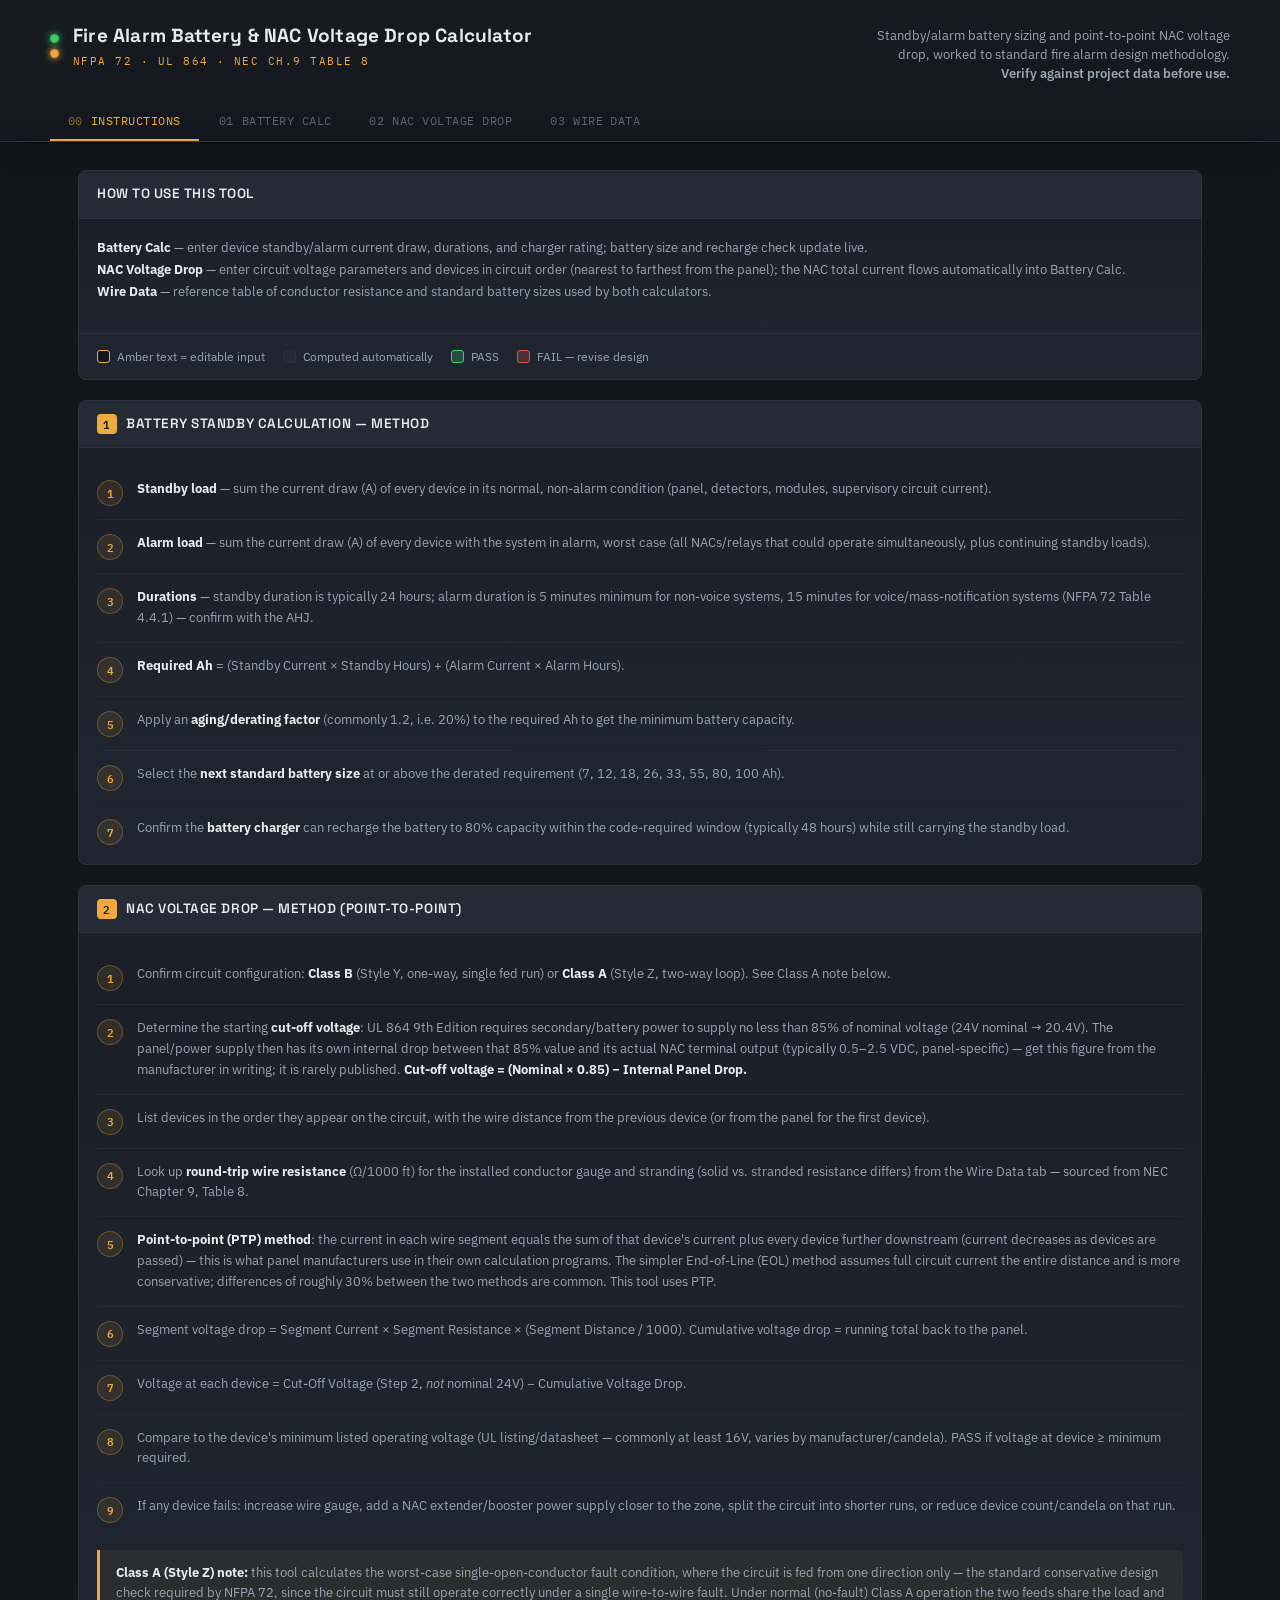
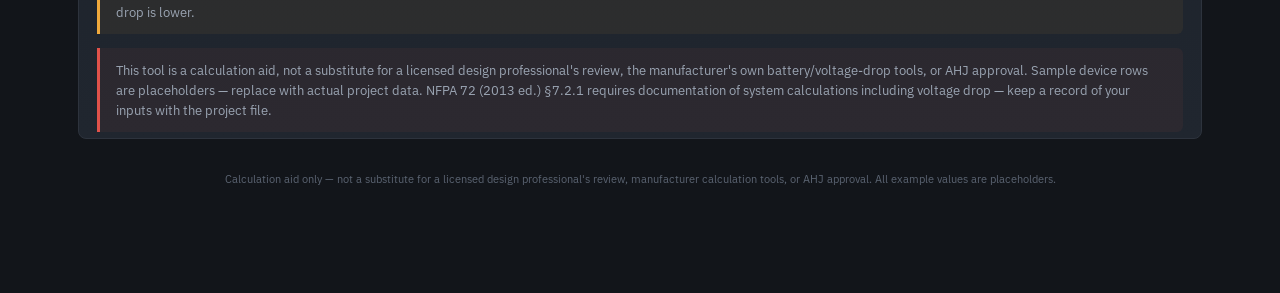
==== fire_alarm_battery_NAC_voltage_drop_.html @ 168afafc "V1" ====
<!DOCTYPE html>
<html lang="en">
<head>
<meta charset="UTF-8">
<meta name="viewport" content="width=device-width, initial-scale=1.0">
<title>Fire Alarm Battery &amp; NAC Voltage Drop Calculator</title>
<link rel="preconnect" href="https://fonts.googleapis.com">
<link rel="preconnect" href="https://fonts.gstatic.com" crossorigin>
<link href="https://fonts.googleapis.com/css2?family=Space+Grotesk:wght@500;600;700&family=IBM+Plex+Sans:wght@400;500;600;700&family=IBM+Plex+Mono:wght@400;500;600&display=swap" rel="stylesheet">
<style>
:root{
  --bg:#12151a;
  --panel:#1a1f27;
  --panel-alt:#20262f;
  --panel-raised:#242b35;
  --border:#2d333d;
  --border-soft:#242a33;
  --text:#e8eaed;
  --text-dim:#9aa4b2;
  --text-faint:#5b6472;
  --amber:#f0a93c;
  --amber-dim:#8a6a2e;
  --green:#3ecf6e;
  --red:#e0524a;
  --blue:#5b9bd9;
  --mono:'IBM Plex Mono', ui-monospace, monospace;
  --sans:'IBM Plex Sans', system-ui, sans-serif;
  --display:'Space Grotesk', var(--sans);
  --radius:8px;
}
*{box-sizing:border-box;}
html,body{margin:0;padding:0;}
body{
  background:
    radial-gradient(ellipse 1200px 600px at 50% -10%, #1c2129 0%, var(--bg) 55%);
  color:var(--text);
  font-family:var(--sans);
  font-size:14px;
  line-height:1.5;
  -webkit-font-smoothing:antialiased;
  min-height:100vh;
  padding-bottom:80px;
}
a{color:var(--amber);}

/* ---------------- topbar ---------------- */
.topbar{
  border-bottom:1px solid var(--border);
  background:linear-gradient(180deg, #171b21 0%, #14171d 100%);
  padding:22px 28px 0 28px;
  position:sticky; top:0; z-index:50;
  box-shadow:0 8px 24px -12px rgba(0,0,0,.6);
}
.topbar-inner{max-width:1180px;margin:0 auto;}
.brand-row{display:flex; align-items:flex-start; justify-content:space-between; gap:24px; flex-wrap:wrap;}
.brand-plate{display:flex; align-items:center; gap:14px;}
.led-strip{display:flex; gap:6px; flex-direction:column; align-items:center;}
.led{
  width:9px;height:9px;border-radius:50%;
  background:var(--green);
  box-shadow:0 0 6px 1px rgba(62,207,110,.7), inset 0 0 2px rgba(0,0,0,.4);
  animation:pulse 3.2s ease-in-out infinite;
}
.led.amber{background:var(--amber); box-shadow:0 0 6px 1px rgba(240,169,60,.7), inset 0 0 2px rgba(0,0,0,.4); animation-delay:.6s;}
.led.dim{background:#3a4048; box-shadow:none; animation:none;}
@keyframes pulse{0%,100%{opacity:1;}50%{opacity:.45;}}
.brand-text h1{
  font-family:var(--display); font-weight:700; font-size:19px; letter-spacing:.01em;
  margin:0; color:var(--text);
}
.brand-text .tag{
  font-family:var(--mono); font-size:10.5px; letter-spacing:.14em; text-transform:uppercase;
  color:var(--amber); margin-top:3px;
}
.brand-sub{
  font-size:12.5px; color:var(--text-dim); max-width:360px; text-align:right; padding-top:4px;
}
.brand-sub strong{color:var(--text-dim); font-weight:600;}

/* tabs */
.tabs{display:flex; gap:2px; margin-top:20px; overflow-x:auto;}
.tab-btn{
  font-family:var(--mono); font-size:12px; letter-spacing:.04em;
  background:transparent; border:none; color:var(--text-faint);
  padding:11px 18px; cursor:pointer; white-space:nowrap;
  border-bottom:2px solid transparent;
  transition:color .15s ease, border-color .15s ease, background .15s ease;
  text-transform:uppercase;
}
.tab-btn:hover{color:var(--text-dim); background:rgba(255,255,255,.02);}
.tab-btn.active{color:var(--amber); border-bottom:2px solid var(--amber);}
.tab-btn .num{color:var(--text-faint); margin-right:8px;}
.tab-btn.active .num{color:var(--amber-dim);}

/* ---------------- layout ---------------- */
main{max-width:1180px; margin:0 auto; padding:28px 28px 0 28px;}
.view{display:none; animation:fadein .25s ease;}
.view.active{display:block;}
@keyframes fadein{from{opacity:0; transform:translateY(4px);} to{opacity:1; transform:translateY(0);}}

.card{
  background:linear-gradient(180deg, var(--panel) 0%, var(--panel-alt) 100%);
  border:1px solid var(--border);
  border-radius:var(--radius);
  margin-bottom:20px;
  overflow:hidden;
}
.card-head{
  display:flex; align-items:center; justify-content:space-between; gap:12px;
  padding:13px 18px;
  background:var(--panel-raised);
  border-bottom:1px solid var(--border);
}
.card-head h2{
  font-family:var(--display); font-size:13.5px; font-weight:600;
  letter-spacing:.04em; text-transform:uppercase; color:var(--text); margin:0;
  display:flex; align-items:center; gap:9px;
}
.card-head h2 .step-num{
  font-family:var(--mono); font-size:11px; color:var(--bg); background:var(--amber);
  width:20px;height:20px;border-radius:4px; display:inline-flex; align-items:center; justify-content:center;
  flex:none;
}
.card-body{padding:18px;}
.card-note{font-size:12px; color:var(--text-faint); padding:0 18px 16px 18px; line-height:1.55;}

/* ---------------- tables ---------------- */
.tbl-wrap{overflow-x:auto; border-radius:6px; border:1px solid var(--border-soft);}
table.data{width:100%; border-collapse:collapse; font-size:12.5px; min-width:640px;}
table.data th{
  font-family:var(--mono); font-size:10px; letter-spacing:.06em; text-transform:uppercase;
  color:var(--text-faint); text-align:left; padding:9px 10px;
  background:var(--panel-raised); border-bottom:1px solid var(--border);
  white-space:nowrap; position:sticky; top:0;
}
table.data td{
  padding:6px 8px; border-bottom:1px solid var(--border-soft); vertical-align:middle;
}
table.data tbody tr:hover{background:rgba(255,255,255,.015);}
table.data tbody tr.base-row{background:rgba(255,255,255,.02); color:var(--text-faint);}
table.data tfoot td{
  padding:10px 8px; font-family:var(--mono); font-weight:600; border-top:1px solid var(--border);
  background:var(--panel-raised);
}
td.num, th.num{text-align:right;}
td.center, th.center{text-align:center;}

input.cell, select.cell{
  width:100%; min-width:56px;
  background:var(--bg); border:1px solid var(--border); color:var(--amber);
  font-family:var(--mono); font-size:12.5px; border-radius:4px;
  padding:5px 7px; outline:none; transition:border-color .12s ease, box-shadow .12s ease;
}
input.cell.text-cell{color:var(--text); min-width:130px;}
input.cell:focus, select.cell:focus{border-color:var(--amber); box-shadow:0 0 0 2px rgba(240,169,60,.15);}
input.cell::-webkit-outer-spin-button, input.cell::-webkit-inner-spin-button{opacity:.4;}
select.cell{color:var(--text); cursor:pointer;}

.computed{font-family:var(--mono); color:var(--text-dim);}
.computed.strong{color:var(--text); font-weight:600;}

.row-del{
  background:transparent; border:1px solid var(--border); color:var(--text-faint);
  width:24px; height:24px; border-radius:5px; cursor:pointer; line-height:1;
  font-size:14px; display:inline-flex; align-items:center; justify-content:center;
}
.row-del:hover{border-color:var(--red); color:var(--red);}

.tbl-actions{display:flex; justify-content:space-between; align-items:center; padding:11px 18px; background:var(--panel);}
.btn{
  font-family:var(--mono); font-size:11.5px; letter-spacing:.03em; text-transform:uppercase;
  background:var(--panel-raised); border:1px solid var(--border); color:var(--text-dim);
  padding:8px 14px; border-radius:5px; cursor:pointer; transition:all .12s ease;
}
.btn:hover{border-color:var(--amber); color:var(--amber);}
.btn.primary{background:var(--amber); border-color:var(--amber); color:#1a1305; font-weight:600;}
.btn.primary:hover{background:#f7b658;}
.btn.ghost{background:transparent;}

/* ---------------- inputs grid (settings) ---------------- */
.grid-inputs{display:grid; grid-template-columns:repeat(auto-fit, minmax(230px,1fr)); gap:14px 18px;}
.field{display:flex; flex-direction:column; gap:6px;}
.field label{
  font-size:11.5px; color:var(--text-dim); font-weight:500; display:flex; align-items:center; gap:6px;
}
.field .hint{font-size:10.5px; color:var(--text-faint); line-height:1.4; margin-top:1px;}
.field input, .field select{
  background:var(--bg); border:1px solid var(--border); color:var(--amber);
  font-family:var(--mono); font-size:13.5px; padding:9px 10px; border-radius:6px; outline:none;
}
.field input:focus, .field select:focus{border-color:var(--amber); box-shadow:0 0 0 2px rgba(240,169,60,.15);}
.field.readout input, .field.readout .ro-value{color:var(--text); }
.ro-value{
  background:var(--panel-raised); border:1px solid var(--border); border-radius:6px;
  padding:9px 10px; font-family:var(--mono); font-size:14px; font-weight:600; color:var(--amber);
}

/* ---------------- readout / results strip ---------------- */
.readout-strip{display:grid; grid-template-columns:repeat(auto-fit, minmax(150px,1fr)); gap:1px; background:var(--border); border:1px solid var(--border); border-radius:6px; overflow:hidden;}
.readout{background:var(--panel); padding:14px 16px;}
.readout .label{font-size:10px; letter-spacing:.05em; text-transform:uppercase; color:var(--text-faint); font-family:var(--mono);}
.readout .value{font-family:var(--mono); font-size:21px; font-weight:600; color:var(--text); margin-top:4px;}
.readout .unit{font-size:11px; color:var(--text-faint); margin-left:3px; font-weight:400;}
.readout.key .value{color:var(--amber);}

/* ---------------- LED status ---------------- */
.status-pill{
  display:inline-flex; align-items:center; gap:7px;
  font-family:var(--mono); font-size:11px; font-weight:600; letter-spacing:.04em;
  padding:4px 10px 4px 8px; border-radius:20px; text-transform:uppercase;
}
.status-pill .dot{width:8px;height:8px;border-radius:50%;}
.status-pill.pass{background:rgba(62,207,110,.1); color:var(--green); border:1px solid rgba(62,207,110,.3);}
.status-pill.pass .dot{background:var(--green); box-shadow:0 0 6px 1px rgba(62,207,110,.8);}
.status-pill.fail{background:rgba(224,82,74,.1); color:var(--red); border:1px solid rgba(224,82,74,.3);}
.status-pill.fail .dot{background:var(--red); box-shadow:0 0 6px 1px rgba(224,82,74,.8);}
.status-pill.idle{background:rgba(255,255,255,.03); color:var(--text-faint); border:1px solid var(--border);}
.status-pill.idle .dot{background:var(--text-faint);}

.status-banner{
  display:flex; align-items:center; justify-content:space-between; gap:16px; flex-wrap:wrap;
  padding:18px 20px; border-radius:8px; border:1px solid var(--border);
  background:var(--panel-raised);
}
.status-banner .msg{font-size:13px; color:var(--text-dim);}
.status-banner .msg strong{color:var(--text); font-family:var(--mono);}
.big-led{display:flex; align-items:center; gap:12px;}
.big-led .ring{
  width:16px;height:16px;border-radius:50%; flex:none;
}
.big-led .ring.pass{background:var(--green); box-shadow:0 0 16px 4px rgba(62,207,110,.65);}
.big-led .ring.fail{background:var(--red); box-shadow:0 0 16px 4px rgba(224,82,74,.65);}
.big-led .txt{font-family:var(--display); font-weight:700; font-size:16px; letter-spacing:.02em;}
.big-led .txt.pass{color:var(--green);}
.big-led .txt.fail{color:var(--red);}

/* ---------------- instructions ---------------- */
.step-list{list-style:none; margin:0; padding:0; counter-reset:step;}
.step-list li{
  counter-increment:step;
  display:flex; gap:14px; padding:13px 0; border-bottom:1px solid var(--border-soft);
}
.step-list li:last-child{border-bottom:none;}
.step-list li::before{
  content:counter(step);
  font-family:var(--mono); font-size:11px; font-weight:600; color:var(--amber);
  background:rgba(240,169,60,.1); border:1px solid rgba(240,169,60,.3);
  width:24px; height:24px; border-radius:50%; flex:none;
  display:flex; align-items:center; justify-content:center; margin-top:1px;
}
.step-list p{margin:0; font-size:13px; color:var(--text-dim); line-height:1.6;}
.step-list strong{color:var(--text);}

.callout{
  border-left:3px solid var(--amber); background:rgba(240,169,60,.06);
  padding:12px 16px; border-radius:0 6px 6px 0; font-size:12.5px; color:var(--text-dim); line-height:1.6; margin-top:14px;
}
.callout.red{border-left-color:var(--red); background:rgba(224,82,74,.06);}
.callout strong{color:var(--text);}

.legend-row{display:flex; gap:18px; flex-wrap:wrap; padding:14px 18px; font-size:11.5px; color:var(--text-dim);}
.legend-item{display:flex; align-items:center; gap:7px;}
.swatch{width:13px;height:13px;border-radius:3px; border:1px solid var(--border);}
.swatch.input{background:var(--bg); border-color:var(--amber);}
.swatch.computed{background:var(--panel-raised);}
.swatch.pass{background:rgba(62,207,110,.25); border-color:var(--green);}
.swatch.fail{background:rgba(224,82,74,.25); border-color:var(--red);}

/* footer */
.footer-note{
  max-width:1180px; margin:32px auto 0 auto; padding:0 28px 24px 28px;
  font-size:11px; color:var(--text-faint); line-height:1.6; text-align:center;
}

/* responsive */
@media (max-width:720px){
  .topbar{padding:18px 16px 0 16px;}
  main{padding:20px 16px 0 16px;}
  .brand-sub{display:none;}
  .card-body{padding:14px;}
}
::-webkit-scrollbar{height:8px; width:8px;}
::-webkit-scrollbar-thumb{background:var(--border); border-radius:4px;}
::-webkit-scrollbar-track{background:transparent;}

@media print{
  body{background:#fff; color:#000;}
  .topbar{position:static; box-shadow:none;}
  .tabs{display:none;}
  .view{display:block !important;}
  .card{break-inside:avoid;}
}
</style>
</head>
<body>

<div class="topbar">
  <div class="topbar-inner">
    <div class="brand-row">
      <div class="brand-plate">
        <div class="led-strip">
          <div class="led"></div>
          <div class="led amber"></div>
        </div>
        <div class="brand-text">
          <h1>Fire Alarm Battery &amp; NAC Voltage Drop Calculator</h1>
          <div class="tag">NFPA 72 &middot; UL 864 &middot; NEC Ch.9 Table 8</div>
        </div>
      </div>
      <div class="brand-sub">Standby/alarm battery sizing and point-to-point NAC voltage drop, worked to standard fire alarm design methodology. <strong>Verify against project data before use.</strong></div>
    </div>
    <nav class="tabs">
      <button class="tab-btn active" data-view="instructions"><span class="num">00</span>Instructions</button>
      <button class="tab-btn" data-view="battery"><span class="num">01</span>Battery Calc</button>
      <button class="tab-btn" data-view="nac"><span class="num">02</span>NAC Voltage Drop</button>
      <button class="tab-btn" data-view="wire"><span class="num">03</span>Wire Data</button>
    </nav>
  </div>
</div>

<main>

  <!-- ================= INSTRUCTIONS ================= -->
  <section class="view active" id="view-instructions">

    <div class="card">
      <div class="card-head"><h2>How to use this tool</h2></div>
      <div class="card-body">
        <p style="color:var(--text-dim); font-size:13px; line-height:1.7; margin:0 0 12px 0;">
          <strong style="color:var(--text)">Battery Calc</strong> — enter device standby/alarm current draw, durations, and charger rating; battery size and recharge check update live.<br>
          <strong style="color:var(--text)">NAC Voltage Drop</strong> — enter circuit voltage parameters and devices in circuit order (nearest to farthest from the panel); the NAC total current flows automatically into Battery Calc.<br>
          <strong style="color:var(--text)">Wire Data</strong> — reference table of conductor resistance and standard battery sizes used by both calculators.
        </p>
      </div>
      <div class="legend-row" style="border-top:1px solid var(--border);">
        <div class="legend-item"><span class="swatch input"></span> Amber text = editable input</div>
        <div class="legend-item"><span class="swatch computed"></span> Computed automatically</div>
        <div class="legend-item"><span class="swatch pass"></span> PASS</div>
        <div class="legend-item"><span class="swatch fail"></span> FAIL — revise design</div>
      </div>
    </div>

    <div class="card">
      <div class="card-head"><h2><span class="step-num">1</span>Battery Standby Calculation — Method</h2></div>
      <div class="card-body" style="padding-bottom:6px;">
        <ol class="step-list">
          <li><p><strong>Standby load</strong> — sum the current draw (A) of every device in its normal, non-alarm condition (panel, detectors, modules, supervisory circuit current).</p></li>
          <li><p><strong>Alarm load</strong> — sum the current draw (A) of every device with the system in alarm, worst case (all NACs/relays that could operate simultaneously, plus continuing standby loads).</p></li>
          <li><p><strong>Durations</strong> — standby duration is typically 24 hours; alarm duration is 5 minutes minimum for non-voice systems, 15 minutes for voice/mass-notification systems (NFPA 72 Table 4.4.1) — confirm with the AHJ.</p></li>
          <li><p><strong>Required Ah</strong> = (Standby Current &times; Standby Hours) + (Alarm Current &times; Alarm Hours).</p></li>
          <li><p>Apply an <strong>aging/derating factor</strong> (commonly 1.2, i.e. 20%) to the required Ah to get the minimum battery capacity.</p></li>
          <li><p>Select the <strong>next standard battery size</strong> at or above the derated requirement (7, 12, 18, 26, 33, 55, 80, 100 Ah).</p></li>
          <li><p>Confirm the <strong>battery charger</strong> can recharge the battery to 80% capacity within the code-required window (typically 48 hours) while still carrying the standby load.</p></li>
        </ol>
      </div>
    </div>

    <div class="card">
      <div class="card-head"><h2><span class="step-num">2</span>NAC Voltage Drop — Method (Point-to-Point)</h2></div>
      <div class="card-body" style="padding-bottom:6px;">
        <ol class="step-list">
          <li><p>Confirm circuit configuration: <strong>Class B</strong> (Style Y, one-way, single fed run) or <strong>Class A</strong> (Style Z, two-way loop). See Class A note below.</p></li>
          <li><p>Determine the starting <strong>cut-off voltage</strong>: UL 864 9th Edition requires secondary/battery power to supply no less than 85% of nominal voltage (24V nominal &rarr; 20.4V). The panel/power supply then has its own internal drop between that 85% value and its actual NAC terminal output (typically 0.5&ndash;2.5 VDC, panel-specific) &mdash; get this figure from the manufacturer in writing; it is rarely published. <strong>Cut-off voltage = (Nominal &times; 0.85) &minus; Internal Panel Drop.</strong></p></li>
          <li><p>List devices in the order they appear on the circuit, with the wire distance from the previous device (or from the panel for the first device).</p></li>
          <li><p>Look up <strong>round-trip wire resistance</strong> (&Omega;/1000 ft) for the installed conductor gauge and stranding (solid vs. stranded resistance differs) from the Wire Data tab &mdash; sourced from NEC Chapter 9, Table 8.</p></li>
          <li><p><strong>Point-to-point (PTP) method</strong>: the current in each wire segment equals the sum of that device's current plus every device further downstream (current decreases as devices are passed) &mdash; this is what panel manufacturers use in their own calculation programs. The simpler End-of-Line (EOL) method assumes full circuit current the entire distance and is more conservative; differences of roughly 30% between the two methods are common. This tool uses PTP.</p></li>
          <li><p>Segment voltage drop = Segment Current &times; Segment Resistance &times; (Segment Distance / 1000). Cumulative voltage drop = running total back to the panel.</p></li>
          <li><p>Voltage at each device = Cut-Off Voltage (Step 2, <em>not</em> nominal 24V) &minus; Cumulative Voltage Drop.</p></li>
          <li><p>Compare to the device's minimum listed operating voltage (UL listing/datasheet &mdash; commonly at least 16V, varies by manufacturer/candela). PASS if voltage at device &ge; minimum required.</p></li>
          <li><p>If any device fails: increase wire gauge, add a NAC extender/booster power supply closer to the zone, split the circuit into shorter runs, or reduce device count/candela on that run.</p></li>
        </ol>
        <div class="callout">
          <strong>Class A (Style Z) note:</strong> this tool calculates the worst-case single-open-conductor fault condition, where the circuit is fed from one direction only — the standard conservative design check required by NFPA 72, since the circuit must still operate correctly under a single wire-to-wire fault. Under normal (no-fault) Class A operation the two feeds share the load and drop is lower.
        </div>
        <div class="callout red">
          This tool is a calculation aid, not a substitute for a licensed design professional's review, the manufacturer's own battery/voltage-drop tools, or AHJ approval. Sample device rows are placeholders — replace with actual project data. NFPA 72 (2013 ed.) &sect;7.2.1 requires documentation of system calculations including voltage drop — keep a record of your inputs with the project file.
        </div>
      </div>
    </div>

  </section>

  <!-- ================= BATTERY CALC ================= -->
  <section class="view" id="view-battery">

    <div class="card">
      <div class="card-head">
        <h2>1 &middot; Standby &amp; Alarm Connected Load</h2>
      </div>
      <div class="tbl-wrap">
        <table class="data" id="battery-table">
          <thead>
            <tr>
              <th style="width:28px;">#</th>
              <th>Component / Device</th>
              <th class="center" style="width:64px;">Qty</th>
              <th class="num" style="width:110px;">Standby (A ea)</th>
              <th class="num" style="width:110px;">Alarm (A ea)</th>
              <th class="num" style="width:100px;">Standby &Sigma;</th>
              <th class="num" style="width:100px;">Alarm &Sigma;</th>
              <th style="width:32px;"></th>
            </tr>
          </thead>
          <tbody id="battery-tbody"></tbody>
          <tfoot>
            <tr>
              <td colspan="5" style="text-align:right;">TOTAL CONNECTED LOAD</td>
              <td class="num" id="bt-total-standby">—</td>
              <td class="num" id="bt-total-alarm">—</td>
              <td></td>
            </tr>
          </tfoot>
        </table>
      </div>
      <div class="tbl-actions">
        <button class="btn" id="battery-add-row">+ Add device row</button>
        <span style="font-size:11px; color:var(--text-faint);">Sample rows are placeholders — edit freely. NAC row is linked live to the NAC Voltage Drop tab.</span>
      </div>
    </div>

    <div class="card">
      <div class="card-head"><h2>2 &middot; Standby &amp; Alarm Duration Requirements</h2></div>
      <div class="card-body">
        <div class="grid-inputs">
          <div class="field">
            <label for="in-standby-hours">Required standby duration</label>
            <input type="number" id="in-standby-hours" value="24" step="0.5" min="0">
            <div class="hint">hours — typically 24 hr for most protected premises systems (NFPA 72 Table 4.4.1)</div>
          </div>
          <div class="field">
            <label for="in-alarm-min">Required alarm duration</label>
            <input type="number" id="in-alarm-min" value="5" step="1" min="0">
            <div class="hint">minutes — 5 min min. (non-voice); 15 min for voice/mass notification</div>
          </div>
          <div class="field readout">
            <label>Alarm duration (converted)</label>
            <div class="ro-value" id="ro-alarm-hours">0.0833 hr</div>
          </div>
        </div>
      </div>
    </div>

    <div class="card">
      <div class="card-head"><h2>3 &middot; Required Battery Capacity</h2></div>
      <div class="card-body">
        <div class="readout-strip">
          <div class="readout"><div class="label">Total Standby Current</div><div class="value" id="ro-total-standby">—<span class="unit">A</span></div></div>
          <div class="readout"><div class="label">Total Alarm Current</div><div class="value" id="ro-total-alarm">—<span class="unit">A</span></div></div>
          <div class="readout"><div class="label">Standby Ah</div><div class="value" id="ro-standby-ah">—<span class="unit">Ah</span></div></div>
          <div class="readout"><div class="label">Alarm Ah</div><div class="value" id="ro-alarm-ah">—<span class="unit">Ah</span></div></div>
          <div class="readout key"><div class="label">Required Ah</div><div class="value" id="ro-required-ah">—<span class="unit">Ah</span></div></div>
        </div>
        <div class="grid-inputs" style="margin-top:16px;">
          <div class="field">
            <label for="in-derate">Aging / derating factor</label>
            <input type="number" id="in-derate" value="1.2" step="0.05" min="1">
            <div class="hint">typically 1.2 (20% derate) per common design practice — confirm with AHJ</div>
          </div>
          <div class="field readout">
            <label>Battery capacity required (derated)</label>
            <div class="ro-value" id="ro-battery-required" style="color:var(--amber); font-size:16px;">—</div>
          </div>
        </div>
      </div>
    </div>

    <div class="card">
      <div class="card-head"><h2>4 &middot; Standard Battery Selection</h2></div>
      <div class="card-body">
        <div class="readout-strip">
          <div class="readout key"><div class="label">Selected Standard Size</div><div class="value" id="ro-selected-battery">—<span class="unit">Ah</span></div></div>
        </div>
        <div class="hint" style="margin-top:8px;">From Wire Data tab standard catalog sizes (7 / 12 / 18 / 26 / 33 / 55 / 80 / 100 Ah). Confirm exact model and UL listing availability with the manufacturer selected for this project.</div>
      </div>
    </div>

    <div class="card">
      <div class="card-head"><h2>5 &middot; Battery Charger Recharge Check</h2></div>
      <div class="card-body">
        <div class="grid-inputs">
          <div class="field">
            <label for="in-charger-rating">Charger rated output current</label>
            <input type="number" id="in-charger-rating" value="3" step="0.1" min="0">
            <div class="hint">A — from panel/charger data sheet</div>
          </div>
          <div class="field">
            <label for="in-recharge-req">Required recharge time</label>
            <input type="number" id="in-recharge-req" value="48" step="1" min="0">
            <div class="hint">hours — NFPA 72 typical max. (some supervising-station configs require 24 hr)</div>
          </div>
          <div class="field readout">
            <label>Available charging current</label>
            <div class="ro-value" id="ro-charger-avail">—</div>
          </div>
          <div class="field readout">
            <label>Approx. time to recharge to 80%</label>
            <div class="ro-value" id="ro-recharge-time">—</div>
          </div>
        </div>
        <div style="margin-top:16px;">
          <span class="status-pill idle" id="charger-status-pill"><span class="dot"></span>—</span>
        </div>
      </div>
    </div>

  </section>

  <!-- ================= NAC VOLTAGE DROP ================= -->
  <section class="view" id="view-nac">

    <div class="card">
      <div class="card-head"><h2>1 &middot; Circuit Parameters</h2></div>
      <div class="card-body">
        <div class="grid-inputs">
          <div class="field">
            <label for="nac-id">Circuit designation</label>
            <input type="text" id="nac-id" value="NAC-1">
          </div>
          <div class="field">
            <label for="nac-type">Circuit type</label>
            <select id="nac-type">
              <option>Class B</option>
              <option>Class A</option>
            </select>
            <div class="hint">Style Y (Class B) or Style Z (Class A) — see Instructions for Class A note</div>
          </div>
          <div class="field">
            <label for="nac-nominal">Nominal system voltage</label>
            <input type="number" id="nac-nominal" value="24" step="1" min="0">
            <div class="hint">V — 24V or 12V nominal, per panel/power supply</div>
          </div>
          <div class="field">
            <label for="nac-derate">UL 864 secondary power derate</label>
            <input type="number" id="nac-derate" value="0.85" step="0.01" min="0" max="1">
            <div class="hint">UL 864 9th Ed. — secondary/battery power must supply &ge; 85% of nominal</div>
          </div>
          <div class="field readout">
            <label>Derated starting voltage</label>
            <div class="ro-value" id="ro-derated-v">—</div>
          </div>
          <div class="field">
            <label for="nac-panel-drop">Panel internal voltage drop</label>
            <input type="number" id="nac-panel-drop" value="1.0" step="0.1" min="0">
            <div class="hint">V — typ. 0.5&ndash;2.5 VDC, panel-specific — get from manufacturer in writing</div>
          </div>
          <div class="field readout">
            <label>NAC terminal cut-off voltage</label>
            <div class="ro-value" id="ro-cutoff-v" style="color:var(--amber); font-size:15px;">—</div>
          </div>
          <div class="field">
            <label for="nac-gauge">Wire gauge / stranding</label>
            <select id="nac-gauge"></select>
            <div class="hint">selects resistance from Wire Data tab (NEC Ch.9 Table 8)</div>
          </div>
          <div class="field readout">
            <label>Round-trip wire resistance</label>
            <div class="ro-value" id="ro-wire-res">—</div>
          </div>
        </div>
      </div>
    </div>

    <div class="card">
      <div class="card-head"><h2>2 &middot; Device-by-Device Voltage Drop</h2></div>
      <div class="tbl-wrap">
        <table class="data" id="nac-table">
          <thead>
            <tr>
              <th style="width:26px;">#</th>
              <th style="min-width:150px;">Device ID / Label</th>
              <th class="num" style="width:90px;">Seg. Dist (ft)</th>
              <th class="num" style="width:90px;">Unit I (A)</th>
              <th class="num" style="width:90px;">Seg. I (A)</th>
              <th class="num" style="width:90px;">Seg. R (&Omega;)</th>
              <th class="num" style="width:90px;">Seg. VD (V)</th>
              <th class="num" style="width:90px;">Cum. VD (V)</th>
              <th class="num" style="width:90px;">V at Device</th>
              <th class="num" style="width:80px;">Min V Req.</th>
              <th class="num" style="width:80px;">Margin</th>
              <th class="center" style="width:90px;">Status</th>
              <th style="width:32px;"></th>
            </tr>
          </thead>
          <tbody id="nac-tbody"></tbody>
        </table>
      </div>
      <div class="tbl-actions">
        <button class="btn" id="nac-add-row">+ Add device row</button>
        <span style="font-size:11px; color:var(--text-faint);">Enter devices in true circuit (wiring) order — nearest panel first.</span>
      </div>
    </div>

    <div class="card">
      <div class="card-head"><h2>3 &middot; Circuit Summary</h2></div>
      <div class="card-body">
        <div class="readout-strip" style="margin-bottom:16px;">
          <div class="readout key"><div class="label">Total NAC Circuit Current</div><div class="value" id="ro-nac-total-i">—<span class="unit">A</span></div></div>
          <div class="readout"><div class="label">Worst-Case Device Voltage</div><div class="value" id="ro-nac-worst-v">—<span class="unit">V</span></div></div>
          <div class="readout"><div class="label">Worst-Case Margin</div><div class="value" id="ro-nac-worst-margin">—<span class="unit">V</span></div></div>
        </div>
        <div class="status-banner">
          <div class="msg">Overall circuit status — all devices must clear their minimum required voltage.</div>
          <div class="big-led" id="nac-overall-led">
            <div class="ring"></div>
            <div class="txt">—</div>
          </div>
        </div>
      </div>
    </div>

  </section>

  <!-- ================= WIRE DATA ================= -->
  <section class="view" id="view-wire">

    <div class="card">
      <div class="card-head"><h2>Copper Conductor Resistance</h2></div>
      <div class="tbl-wrap">
        <table class="data" id="wire-table">
          <thead>
            <tr><th>AWG / Stranding</th><th class="num">One-Way (&Omega;/1000 ft)</th><th class="num">Round-Trip (&Omega;/1000 ft)</th></tr>
          </thead>
          <tbody></tbody>
        </table>
      </div>
      <div class="card-note">
        Source: NEC Chapter 9, Table 8 — Conductor Properties, DC resistance, uncoated copper, at 75&deg;C (as referenced in NFPA-72-based fire alarm voltage-drop design references). Stranded conductors run slightly higher resistance than solid of the same gauge — select the row matching your actual installed cable. Verify against your specific cable manufacturer's data sheet, especially for shielded or FPLR-rated fire alarm cable.
      </div>
    </div>

    <div class="card">
      <div class="card-head"><h2>Standard Sealed Lead-Acid Battery Sizes</h2></div>
      <div class="card-body">
        <div class="readout-strip">
          <div class="readout"><div class="value" style="font-size:16px;">7&ensp;12&ensp;18&ensp;26&ensp;33&ensp;55&ensp;80&ensp;100<span class="unit">Ah</span></div></div>
        </div>
      </div>
      <div class="card-note">Common catalog sizes across major fire alarm battery manufacturers. The Battery Calc tab automatically selects the smallest size at or above the derated requirement. Confirm exact model/UL listing availability with the manufacturer selected for the project.</div>
    </div>

  </section>

</main>

<div class="footer-note">
  Calculation aid only — not a substitute for a licensed design professional's review, manufacturer calculation tools, or AHJ approval. All example values are placeholders.
</div>

<script>
(function(){

/* ============================================================
   DATA
============================================================ */
const WIRE_DATA = [
  { label: "24 AWG Solid",    oneWay: 25.67 },
  { label: "22 AWG Solid",    oneWay: 16.14 },
  { label: "18 AWG Solid",    oneWay: 7.77 },
  { label: "18 AWG Stranded", oneWay: 7.95 },
  { label: "16 AWG Solid",    oneWay: 4.89 },
  { label: "16 AWG Stranded", oneWay: 4.99 },
  { label: "14 AWG Solid",    oneWay: 3.07 },
  { label: "14 AWG Stranded", oneWay: 3.14 },
  { label: "12 AWG Solid",    oneWay: 1.93 },
  { label: "12 AWG Stranded", oneWay: 1.98 },
  { label: "10 AWG Solid",    oneWay: 1.21 },
  { label: "10 AWG Stranded", oneWay: 1.24 },
];
const BATTERY_SIZES = [7, 12, 18, 26, 33, 55, 80, 100];

const DEFAULT_BATTERY_DEVICES = [
  { name: "Fire Alarm Control Panel (FACP)", qty: 1,  standby: 0.15,   alarm: 0.27,   linked:false },
  { name: "Addressable Smoke Detector",       qty: 24, standby: 0.0004, alarm: 0.0004, linked:false },
  { name: "Addressable Heat Detector",        qty: 8,  standby: 0.0004, alarm: 0.0004, linked:false },
  { name: "Manual Pull Station",              qty: 6,  standby: 0.0004, alarm: 0.0004, linked:false },
  { name: "Monitor / Control Module",         qty: 4,  standby: 0.0008, alarm: 0.0008, linked:false },
  { name: "NAC Horn/Strobe Load (linked to NAC Voltage Drop tab)", qty: 1, standby: 0, alarm: 0, linked:true },
];

const DEFAULT_NAC_DEVICES = [
  { label: "Strobe 1 - Corridor",   distance: 60,  current: 0.073, minVoltage: 16 },
  { label: "Strobe 2 - Corridor",   distance: 40,  current: 0.073, minVoltage: 16 },
  { label: "Horn/Strobe 3 - Stair", distance: 80,  current: 0.101, minVoltage: 16 },
  { label: "Horn/Strobe 4 - EOL",   distance: 100, current: 0.101, minVoltage: 16 },
];

let state = {
  batteryDevices: JSON.parse(JSON.stringify(DEFAULT_BATTERY_DEVICES)),
  standbyHours: 24, alarmMinutes: 5, derateFactor: 1.2,
  chargerRating: 3, requiredRechargeHours: 48,

  nacId: "NAC-1", nacType: "Class B",
  nominalVoltage: 24, ul864Derate: 0.85, panelDrop: 1.0,
  wireGauge: "16 AWG Stranded",
  nacDevices: JSON.parse(JSON.stringify(DEFAULT_NAC_DEVICES)),
};

/* ============================================================
   PERSISTENCE (best-effort — safe if localStorage unavailable)
============================================================ */
const STORAGE_KEY = "fa_calc_state_v1";
function saveState(){
  try{ localStorage.setItem(STORAGE_KEY, JSON.stringify(state)); }catch(e){}
}
function loadState(){
  try{
    const raw = localStorage.getItem(STORAGE_KEY);
    if(raw){ const parsed = JSON.parse(raw); state = Object.assign(state, parsed); }
  }catch(e){}
}

/* ============================================================
   COMPUTE (verified against the companion Excel workbook)
============================================================ */
function computeBattery(){
  let totalStandby = 0, totalAlarm = 0;
  const nacTotal = computeNAC().totalCurrent;
  state.batteryDevices.forEach(d=>{
    const qty = Number(d.qty)||0;
    const standby = Number(d.standby)||0;
    const alarm = d.linked ? nacTotal : (Number(d.alarm)||0);
    d._alarmResolved = alarm;
    totalStandby += qty*standby;
    totalAlarm += qty*alarm;
  });
  const alarmHours = (Number(state.alarmMinutes)||0)/60;
  const standbyAh = totalStandby * (Number(state.standbyHours)||0);
  const alarmAh = totalAlarm * alarmHours;
  const requiredAh = standbyAh + alarmAh;
  const derate = Number(state.derateFactor)||1;
  const batteryRequired = requiredAh * derate;
  const selected = BATTERY_SIZES.find(s=>batteryRequired<=s);
  const selectedLabel = selected !== undefined ? selected : null;
  const chargerRating = Number(state.chargerRating)||0;
  const chargerAvail = chargerRating - totalStandby;
  let rechargeTime = null, chargerStatus = "idle";
  if(selectedLabel !== null && chargerAvail > 0){
    rechargeTime = (selectedLabel*0.8)/chargerAvail;
    chargerStatus = rechargeTime <= (Number(state.requiredRechargeHours)||0) ? "pass" : "fail";
  } else if (selectedLabel !== null) {
    chargerStatus = "fail";
  }
  return { totalStandby, totalAlarm, alarmHours, standbyAh, alarmAh, requiredAh, batteryRequired, selectedLabel, chargerAvail, rechargeTime, chargerStatus };
}

function computeNAC(){
  const nominal = Number(state.nominalVoltage)||0;
  const derateF = Number(state.ul864Derate)||0;
  const deratedV = nominal*derateF;
  const panelDrop = Number(state.panelDrop)||0;
  const cutoffV = deratedV - panelDrop;
  const wireEntry = WIRE_DATA.find(w=>w.label===state.wireGauge) || WIRE_DATA[5];
  const rt = wireEntry.oneWay*2;

  const devices = state.nacDevices;
  const n = devices.length;
  let cum = 0;
  const results = [];
  for(let i=0;i<n;i++){
    let segCurrent = 0;
    for(let j=i;j<n;j++) segCurrent += (Number(devices[j].current)||0);
    const dist = Number(devices[i].distance)||0;
    const segRes = (rt/1000)*dist;
    const segVD = segCurrent*segRes;
    cum += segVD;
    const vAtDevice = cutoffV - cum;
    const minV = Number(devices[i].minVoltage)||0;
    const margin = vAtDevice - minV;
    const hasData = dist>0 || (Number(devices[i].current)||0)>0;
    const status = hasData ? (margin>=0 ? "pass" : "fail") : "idle";
    results.push({segCurrent, segRes, segVD, cum, vAtDevice, margin, status});
  }
  const totalCurrent = n ? results[0].segCurrent : 0;
  const voltages = results.filter((r,i)=> (Number(devices[i].distance)||0)>0 || (Number(devices[i].current)||0)>0 ).map(r=>r.vAtDevice);
  const margins = results.filter((r,i)=> (Number(devices[i].distance)||0)>0 || (Number(devices[i].current)||0)>0 ).map(r=>r.margin);
  const worstV = voltages.length ? Math.min(...voltages) : null;
  const worstMargin = margins.length ? Math.min(...margins) : null;
  const overall = worstMargin===null ? "idle" : (worstMargin>=0 ? "pass" : "fail");

  return { deratedV, cutoffV, rt, resistanceOneWay: wireEntry.oneWay, results, totalCurrent, worstV, worstMargin, overall };
}

/* ============================================================
   FORMAT HELPERS
============================================================ */
const fmt = (v,d=2) => (v===null || v===undefined || isNaN(v)) ? "—" : v.toFixed(d);

/* ============================================================
   RENDER: BATTERY TABLE
============================================================ */
function renderBatteryTable(){
  const nacTotal = computeNAC().totalCurrent;
  const tbody = document.getElementById("battery-tbody");
  tbody.innerHTML = "";
  state.batteryDevices.forEach((d, i)=>{
    const standbySub = (Number(d.qty)||0) * (Number(d.standby)||0);
    const alarmVal = d.linked ? nacTotal : (Number(d.alarm)||0);
    const alarmSub = (Number(d.qty)||0) * alarmVal;
    const tr = document.createElement("tr");
    tr.innerHTML = `
      <td class="computed">${i+1}</td>
      <td><input class="cell text-cell" data-idx="${i}" data-field="name" value="${escapeHtml(d.name)}"></td>
      <td class="center"><input class="cell" style="text-align:center;" type="number" step="1" min="0" data-idx="${i}" data-field="qty" value="${d.qty}"></td>
      <td class="num"><input class="cell" style="text-align:right;" type="number" step="0.0001" min="0" data-idx="${i}" data-field="standby" value="${d.standby}"></td>
      <td class="num">${
        d.linked
        ? `<span class="computed strong">${fmt(nacTotal,4)}</span>`
        : `<input class="cell" style="text-align:right;" type="number" step="0.0001" min="0" data-idx="${i}" data-field="alarm" value="${d.alarm}">`
      }</td>
      <td class="num computed">${fmt(standbySub,4)}</td>
      <td class="num computed strong">${fmt(alarmSub,4)}</td>
      <td class="center">${state.batteryDevices.length>1 ? `<button class="row-del" data-idx="${i}" data-action="del-battery">&times;</button>` : ""}</td>
    `;
    tbody.appendChild(tr);
  });
}

/* ============================================================
   RENDER: NAC TABLE
============================================================ */
function renderWireGaugeOptions(selectEl){
  selectEl.innerHTML = WIRE_DATA.map(w=>`<option value="${w.label}" ${w.label===state.wireGauge?"selected":""}>${w.label}</option>`).join("");
}

function renderNacTable(){
  const calc = computeNAC();
  const tbody = document.getElementById("nac-tbody");
  tbody.innerHTML = "";

  // baseline / panel row
  const baseTr = document.createElement("tr");
  baseTr.className = "base-row";
  baseTr.innerHTML = `
    <td>0</td>
    <td>Panel / NAC Power Supply (start)</td>
    <td class="num">—</td><td class="num">—</td><td class="num">—</td><td class="num">—</td><td class="num">—</td>
    <td class="num computed">0.00</td>
    <td class="num computed strong">${fmt(calc.cutoffV,2)}</td>
    <td class="num">—</td><td class="num">—</td><td class="center">—</td><td></td>
  `;
  tbody.appendChild(baseTr);

  state.nacDevices.forEach((d,i)=>{
    const r = calc.results[i];
    const statusHtml = r.status==="idle"
      ? `<span class="status-pill idle"><span class="dot"></span>—</span>`
      : `<span class="status-pill ${r.status}"><span class="dot"></span>${r.status}</span>`;
    const tr = document.createElement("tr");
    tr.innerHTML = `
      <td class="computed">${i+1}</td>
      <td><input class="cell text-cell" data-idx="${i}" data-field="label" value="${escapeHtml(d.label)}"></td>
      <td class="num"><input class="cell" style="text-align:right;" type="number" step="1" min="0" data-idx="${i}" data-field="distance" value="${d.distance}"></td>
      <td class="num"><input class="cell" style="text-align:right;" type="number" step="0.001" min="0" data-idx="${i}" data-field="current" value="${d.current}"></td>
      <td class="num computed">${fmt(r.segCurrent,3)}</td>
      <td class="num computed">${fmt(r.segRes,4)}</td>
      <td class="num computed">${fmt(r.segVD,4)}</td>
      <td class="num computed">${fmt(r.cum,4)}</td>
      <td class="num computed strong">${fmt(r.vAtDevice,2)}</td>
      <td class="num"><input class="cell" style="text-align:right;" type="number" step="0.5" min="0" data-idx="${i}" data-field="minVoltage" value="${d.minVoltage}"></td>
      <td class="num computed">${fmt(r.margin,2)}</td>
      <td class="center">${statusHtml}</td>
      <td class="center">${state.nacDevices.length>1 ? `<button class="row-del" data-idx="${i}" data-action="del-nac">&times;</button>` : ""}</td>
    `;
    tbody.appendChild(tr);
  });
}

/* ============================================================
   RENDER: WIRE DATA TABLE
============================================================ */
function renderWireTable(){
  const tbody = document.querySelector("#wire-table tbody");
  tbody.innerHTML = WIRE_DATA.map(w=>`
    <tr><td>${w.label}</td><td class="num computed">${w.oneWay.toFixed(2)}</td><td class="num computed strong">${(w.oneWay*2).toFixed(2)}</td></tr>
  `).join("");
}

/* ============================================================
   RENDER: READOUTS
============================================================ */
function renderReadouts(){
  const b = computeBattery();
  document.getElementById("bt-total-standby").textContent = fmt(b.totalStandby,4);
  document.getElementById("bt-total-alarm").textContent = fmt(b.totalAlarm,4);
  document.getElementById("ro-alarm-hours").textContent = fmt(b.alarmHours,4) + " hr";
  document.getElementById("ro-total-standby").innerHTML = fmt(b.totalStandby,4) + '<span class="unit">A</span>';
  document.getElementById("ro-total-alarm").innerHTML = fmt(b.totalAlarm,4) + '<span class="unit">A</span>';
  document.getElementById("ro-standby-ah").innerHTML = fmt(b.standbyAh,2) + '<span class="unit">Ah</span>';
  document.getElementById("ro-alarm-ah").innerHTML = fmt(b.alarmAh,2) + '<span class="unit">Ah</span>';
  document.getElementById("ro-required-ah").innerHTML = fmt(b.requiredAh,2) + '<span class="unit">Ah</span>';
  document.getElementById("ro-battery-required").textContent = fmt(b.batteryRequired,2) + " Ah";
  document.getElementById("ro-selected-battery").innerHTML = (b.selectedLabel!==null ? b.selectedLabel : "CONSULT MFR") + '<span class="unit">Ah</span>';
  document.getElementById("ro-charger-avail").textContent = fmt(b.chargerAvail,4) + " A";
  document.getElementById("ro-recharge-time").textContent = b.rechargeTime===null ? "—" : fmt(b.rechargeTime,2) + " hr";

  const pill = document.getElementById("charger-status-pill");
  if(b.chargerStatus==="idle"){ pill.className="status-pill idle"; pill.innerHTML=`<span class="dot"></span>—`; }
  else { pill.className="status-pill "+b.chargerStatus; pill.innerHTML=`<span class="dot"></span>${b.chargerStatus==="pass"?"Pass":"Fail — increase charger rating or reduce battery size"}`; }

  const n = computeNAC();
  document.getElementById("ro-derated-v").textContent = fmt(n.deratedV,2) + " V";
  document.getElementById("ro-cutoff-v").textContent = fmt(n.cutoffV,2) + " V";
  document.getElementById("ro-wire-res").textContent = fmt(n.rt,2) + " \u03A9/1000ft";
  document.getElementById("ro-nac-total-i").innerHTML = fmt(n.totalCurrent,3) + '<span class="unit">A</span>';
  document.getElementById("ro-nac-worst-v").innerHTML = (n.worstV===null?"—":fmt(n.worstV,2)) + '<span class="unit">V</span>';
  document.getElementById("ro-nac-worst-margin").innerHTML = (n.worstMargin===null?"—":fmt(n.worstMargin,2)) + '<span class="unit">V</span>';

  const led = document.getElementById("nac-overall-led");
  const ring = led.querySelector(".ring");
  const txt = led.querySelector(".txt");
  if(n.overall==="idle"){ ring.className="ring"; ring.style.background="#3a4048"; txt.className="txt"; txt.textContent="—"; }
  else{
    ring.className = "ring "+n.overall;
    txt.className = "txt "+n.overall;
    txt.textContent = n.overall==="pass" ? "PASS — all devices above minimum voltage" : "FAIL — one or more devices below minimum voltage";
  }
}

/* ============================================================
   MASTER RENDER
============================================================ */
function renderAll(){
  renderBatteryTable();
  renderNacTable();
  renderReadouts();
  saveState();
}

function escapeHtml(s){
  return String(s).replace(/[&<>"']/g, c=>({"&":"&amp;","<":"&lt;",">":"&gt;",'"':"&quot;","'":"&#39;"}[c]));
}

/* ============================================================
   EVENTS
============================================================ */
document.addEventListener("input", (e)=>{
  const t = e.target;

  if(t.matches("#battery-tbody input")){
    const idx = Number(t.dataset.idx);
    const field = t.dataset.field;
    const val = (field==="name") ? t.value : parseFloat(t.value);
    state.batteryDevices[idx][field] = (field==="name") ? val : (isNaN(val)?0:val);
    renderReadouts();
    // resync computed cells in the same row without full re-render (keeps focus)
    syncBatteryRow(idx);
    saveState();
    return;
  }
  if(t.matches("#nac-tbody input")){
    const idx = Number(t.dataset.idx);
    const field = t.dataset.field;
    const val = (field==="label") ? t.value : parseFloat(t.value);
    state.nacDevices[idx][field] = (field==="label") ? val : (isNaN(val)?0:val);
    renderNacTable();
    renderReadouts();
    renderBatteryTable(); // NAC total may feed battery linked row
    refocus(idx, field, "nac");
    saveState();
    return;
  }
  if(t.id==="in-standby-hours"){ state.standbyHours = parseFloat(t.value)||0; renderReadouts(); saveState(); }
  if(t.id==="in-alarm-min"){ state.alarmMinutes = parseFloat(t.value)||0; renderReadouts(); saveState(); }
  if(t.id==="in-derate"){ state.derateFactor = parseFloat(t.value)||1; renderReadouts(); saveState(); }
  if(t.id==="in-charger-rating"){ state.chargerRating = parseFloat(t.value)||0; renderReadouts(); saveState(); }
  if(t.id==="in-recharge-req"){ state.requiredRechargeHours = parseFloat(t.value)||0; renderReadouts(); saveState(); }

  if(t.id==="nac-id"){ state.nacId = t.value; saveState(); }
  if(t.id==="nac-nominal"){ state.nominalVoltage = parseFloat(t.value)||0; renderNacTable(); renderReadouts(); renderBatteryTable(); saveState(); }
  if(t.id==="nac-derate"){ state.ul864Derate = parseFloat(t.value)||0; renderNacTable(); renderReadouts(); renderBatteryTable(); saveState(); }
  if(t.id==="nac-panel-drop"){ state.panelDrop = parseFloat(t.value)||0; renderNacTable(); renderReadouts(); renderBatteryTable(); saveState(); }
});

document.addEventListener("change", (e)=>{
  const t = e.target;
  if(t.id==="nac-type"){ state.nacType = t.value; saveState(); }
  if(t.id==="nac-gauge"){ state.wireGauge = t.value; renderNacTable(); renderReadouts(); renderBatteryTable(); saveState(); }
});

document.addEventListener("click", (e)=>{
  const t = e.target;
  if(t.id==="battery-add-row"){
    state.batteryDevices.push({ name:"New Device", qty:1, standby:0, alarm:0, linked:false });
    renderAll();
  }
  if(t.matches('[data-action="del-battery"]')){
    const idx = Number(t.dataset.idx);
    if(state.batteryDevices.length>1){ state.batteryDevices.splice(idx,1); renderAll(); }
  }
  if(t.id==="nac-add-row"){
    state.nacDevices.push({ label:"New Device", distance:0, current:0, minVoltage:16 });
    renderAll();
  }
  if(t.matches('[data-action="del-nac"]')){
    const idx = Number(t.dataset.idx);
    if(state.nacDevices.length>1){ state.nacDevices.splice(idx,1); renderAll(); }
  }
  const tabBtn = t.closest(".tab-btn");
  if(tabBtn){
    document.querySelectorAll(".tab-btn").forEach(b=>b.classList.remove("active"));
    document.querySelectorAll(".view").forEach(v=>v.classList.remove("active"));
    tabBtn.classList.add("active");
    document.getElementById("view-"+tabBtn.dataset.view).classList.add("active");
  }
});

function syncBatteryRow(idx){
  const tr = document.querySelectorAll("#battery-tbody tr")[idx];
  if(!tr) return;
  const d = state.batteryDevices[idx];
  const nacTotal = computeNAC().totalCurrent;
  const standbySub = (Number(d.qty)||0) * (Number(d.standby)||0);
  const alarmVal = d.linked ? nacTotal : (Number(d.alarm)||0);
  const alarmSub = (Number(d.qty)||0) * alarmVal;
  const tds = tr.querySelectorAll("td");
  tds[5].textContent = fmt(standbySub,4);
  tds[6].textContent = fmt(alarmSub,4);
  document.getElementById("bt-total-standby").textContent = fmt(computeBattery().totalStandby,4);
  document.getElementById("bt-total-alarm").textContent = fmt(computeBattery().totalAlarm,4);
}

function refocus(idx, field, table){
  requestAnimationFrame(()=>{
    const sel = table==="nac" ? `#nac-tbody input[data-idx="${idx}"][data-field="${field}"]` : `#battery-tbody input[data-idx="${idx}"][data-field="${field}"]`;
    const el = document.querySelector(sel);
    if(el){ el.focus(); const v=el.value; el.setSelectionRange(v.length, v.length); }
  });
}

/* ============================================================
   INIT
============================================================ */
loadState();
renderWireTable();
renderWireGaugeOptions(document.getElementById("nac-gauge"));
document.getElementById("nac-id").value = state.nacId;
document.getElementById("nac-type").value = state.nacType;
document.getElementById("nac-nominal").value = state.nominalVoltage;
document.getElementById("nac-derate").value = state.ul864Derate;
document.getElementById("nac-panel-drop").value = state.panelDrop;
document.getElementById("in-standby-hours").value = state.standbyHours;
document.getElementById("in-alarm-min").value = state.alarmMinutes;
document.getElementById("in-derate").value = state.derateFactor;
document.getElementById("in-charger-rating").value = state.chargerRating;
document.getElementById("in-recharge-req").value = state.requiredRechargeHours;
renderAll();

})();
</script>
</body>
</html>
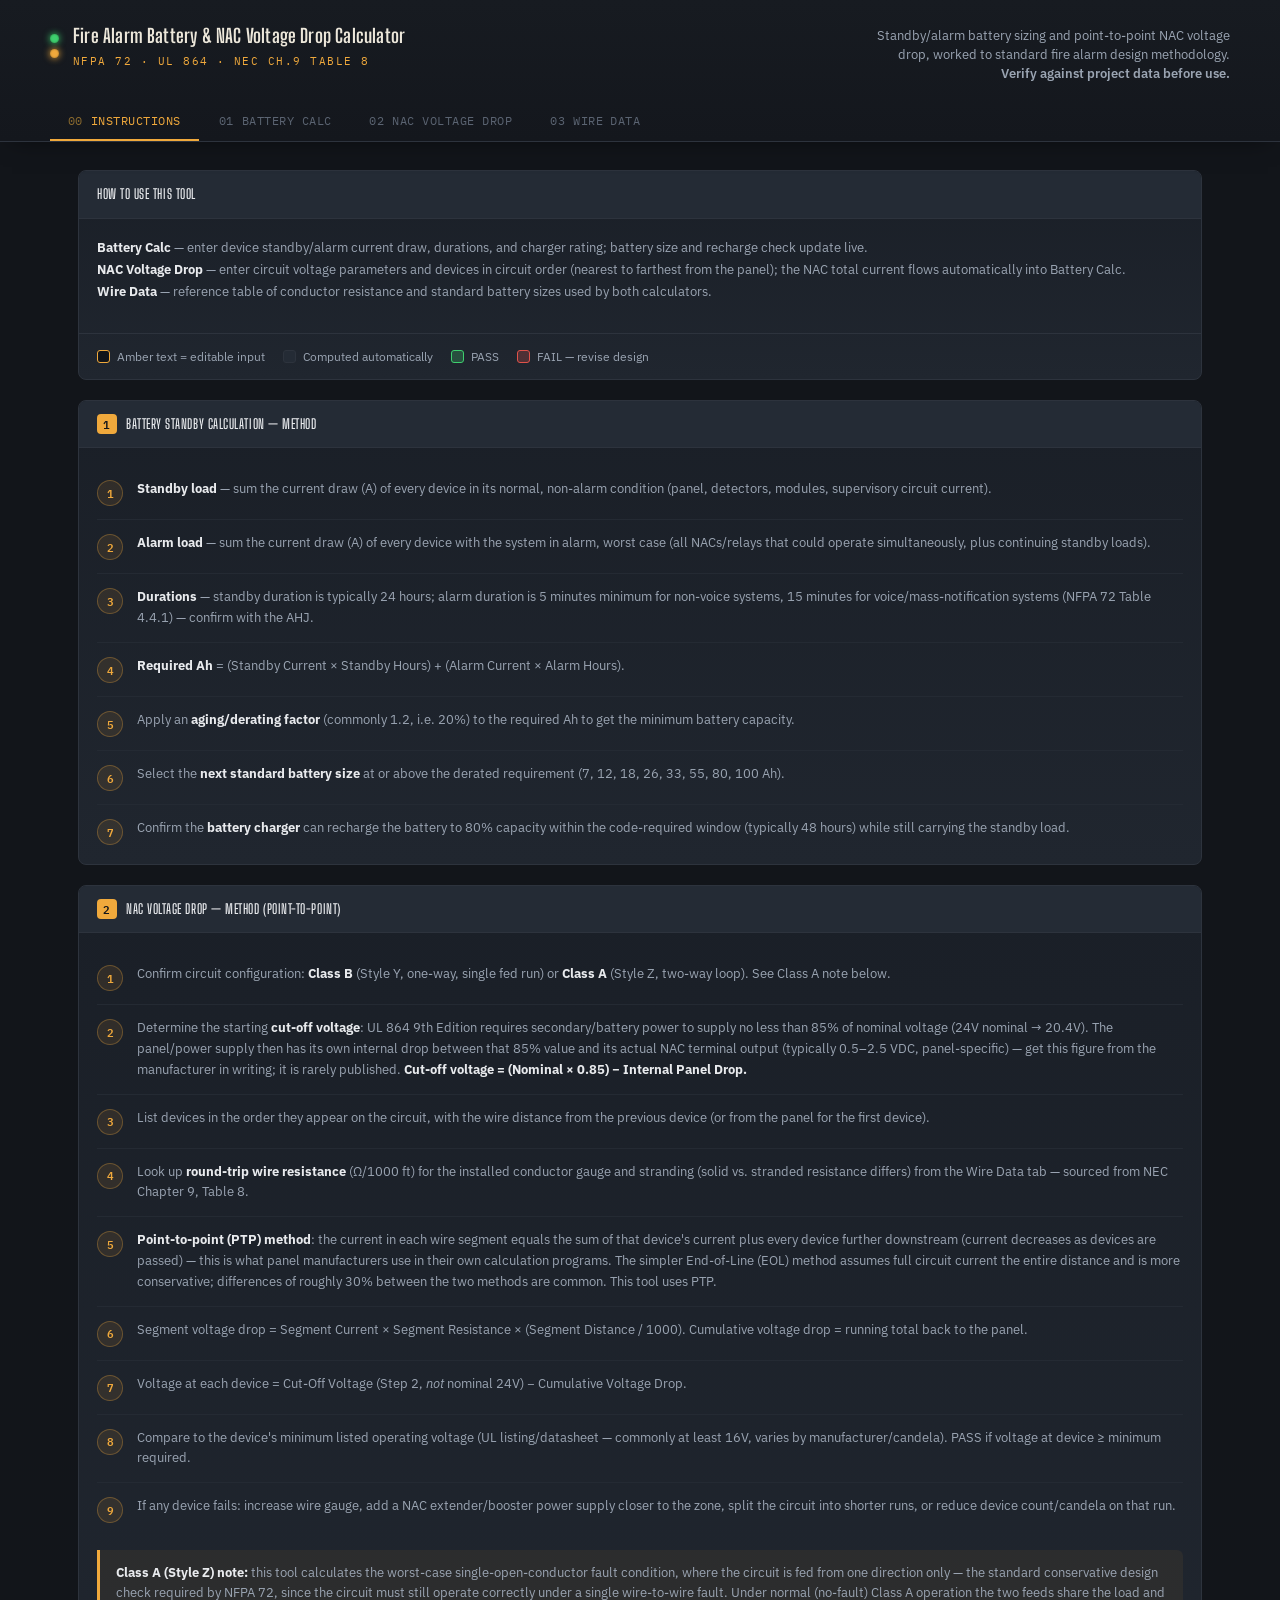
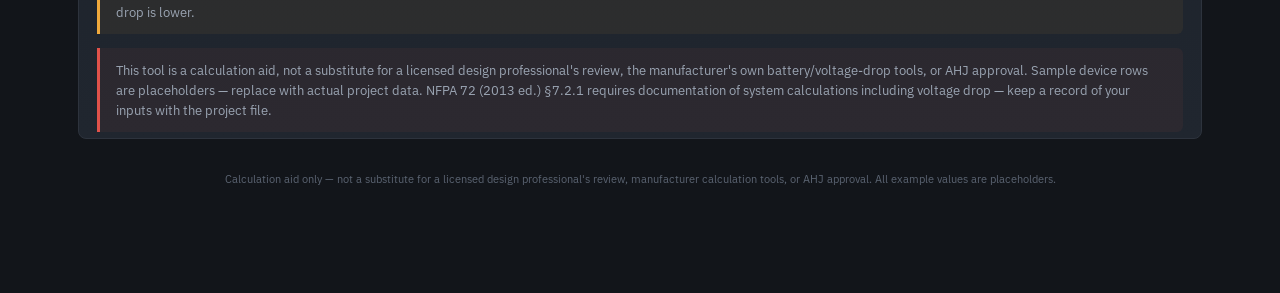
==== commit 8d611310: "18092026" ====
--- a/fire_alarm_battery_NAC_voltage_drop_.html
+++ b/fire_alarm_battery_NAC_voltage_drop_.html
@@ -6,7 +6,7 @@
 <title>Fire Alarm Battery &amp; NAC Voltage Drop Calculator</title>
 <link rel="preconnect" href="https://fonts.googleapis.com">
 <link rel="preconnect" href="https://fonts.gstatic.com" crossorigin>
-<link href="https://fonts.googleapis.com/css2?family=Space+Grotesk:wght@500;600;700&family=IBM+Plex+Sans:wght@400;500;600;700&family=IBM+Plex+Mono:wght@400;500;600&display=swap" rel="stylesheet">
+<link href="https://fonts.googleapis.com/css2?family=Big+Shoulders+Display:wght@600;700;800;900&family=IBM+Plex+Sans:wght@400;500;600;700&family=IBM+Plex+Mono:wght@400;500;600&display=swap" rel="stylesheet">
 <style>
 :root{
   --bg:#12151a;
@@ -20,12 +20,14 @@
   --text-faint:#5b6472;
   --amber:#f0a93c;
   --amber-dim:#8a6a2e;
+  --brass:#c9a24b;
+  --paper:#ece7da;
   --green:#3ecf6e;
   --red:#e0524a;
   --blue:#5b9bd9;
   --mono:'IBM Plex Mono', ui-monospace, monospace;
   --sans:'IBM Plex Sans', system-ui, sans-serif;
-  --display:'Space Grotesk', var(--sans);
+  --display:'Big Shoulders Display', var(--sans);
   --radius:8px;
 }
 *{box-sizing:border-box;}
@@ -41,7 +43,7 @@
   min-height:100vh;
   padding-bottom:80px;
 }
-a{color:var(--amber);}
+a{color:var(--brass);}
 
 /* ---------------- topbar ---------------- */
 .topbar{
@@ -66,7 +68,7 @@
 @keyframes pulse{0%,100%{opacity:1;}50%{opacity:.45;}}
 .brand-text h1{
   font-family:var(--display); font-weight:700; font-size:19px; letter-spacing:.01em;
-  margin:0; color:var(--text);
+  margin:0; color:var(--paper);
 }
 .brand-text .tag{
   font-family:var(--mono); font-size:10.5px; letter-spacing:.14em; text-transform:uppercase;
